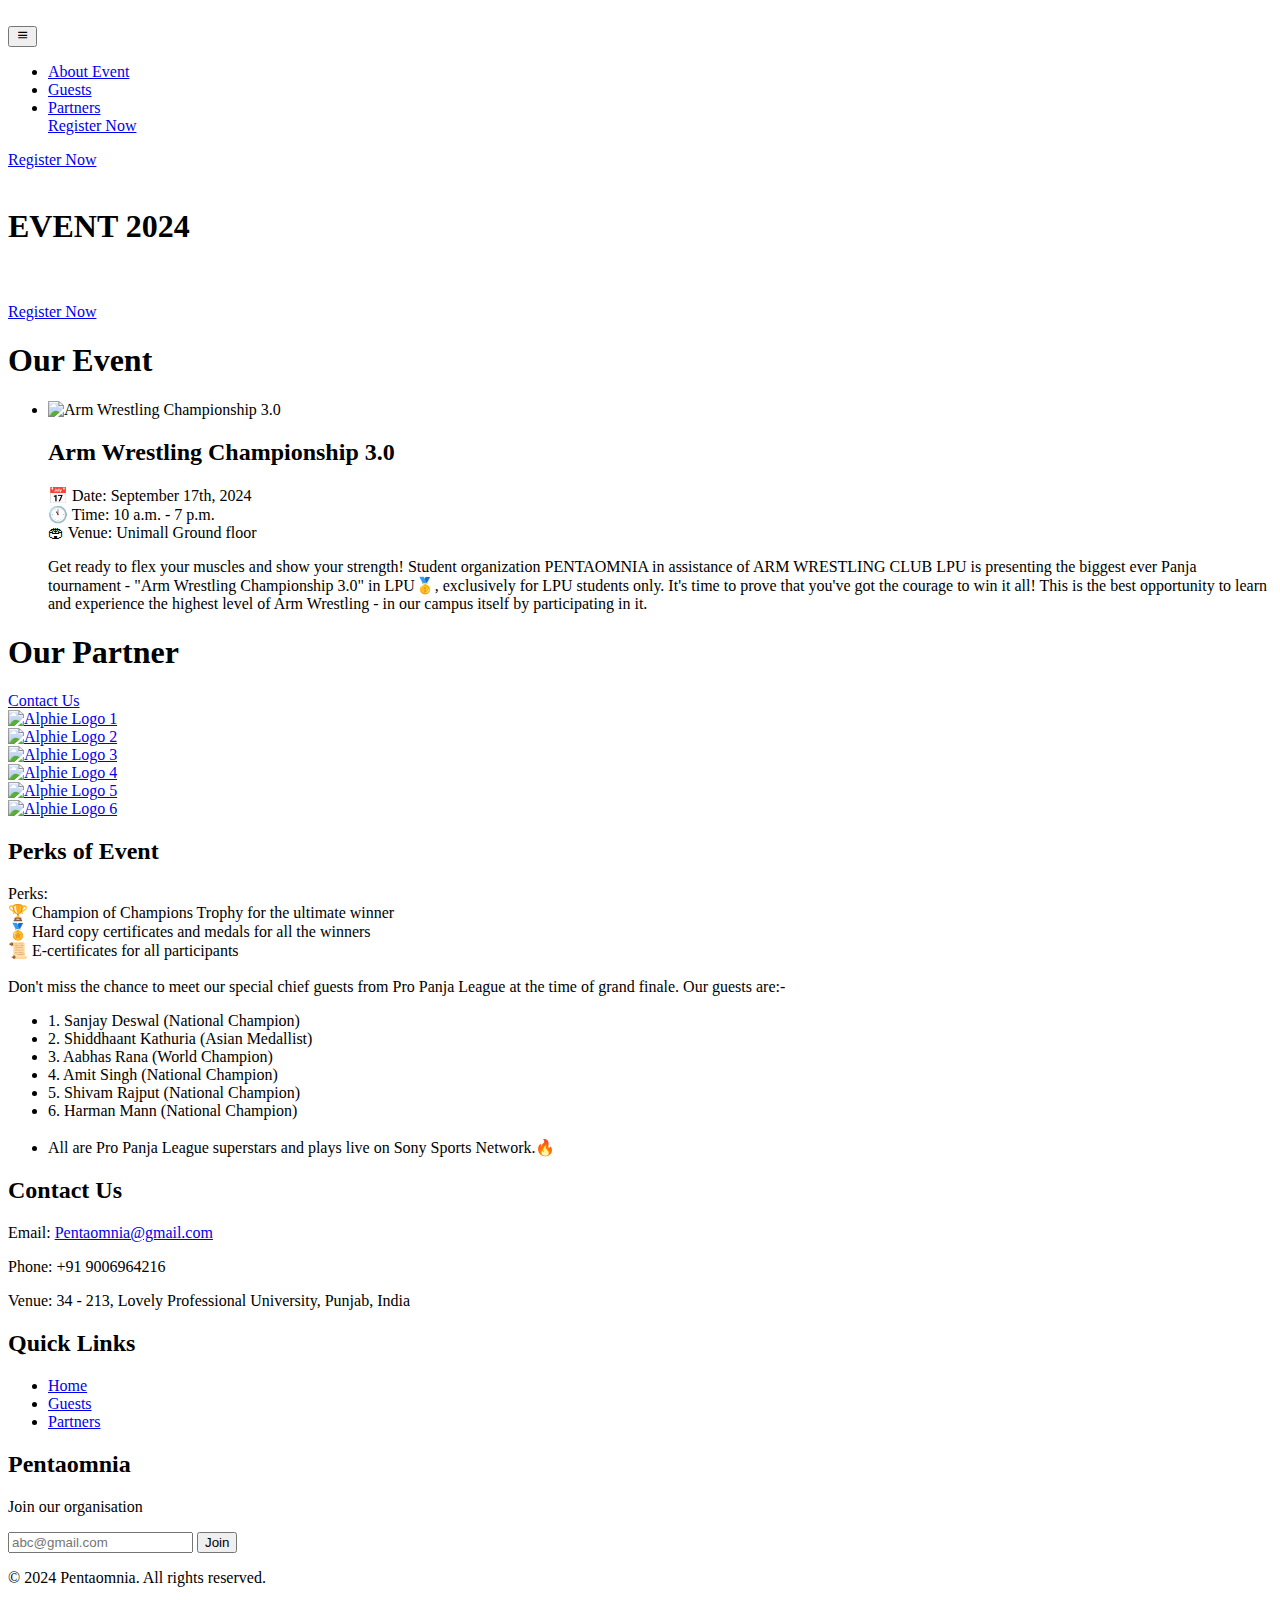
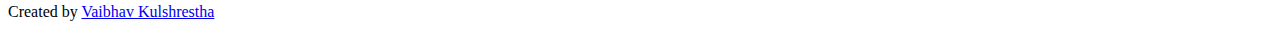
==== index.html @ a6a8d8b7 "Add files via upload" ====
<!DOCTYPE html>
<html lang="en">

<head>
    <meta charset="UTF-8">
    <meta http-equiv="X-UA-Compatible" content="IE=edge">
    <meta name="viewport" content="width=device-width, initial-scale=1.0">

    <title>Arm Wrestling Championship 3.0</title>

   
  
    <link rel="icon" href="./src/assets/Pentaomnia.png">

    
    <link rel="stylesheet" href="./src/css/styles.css">
    <link rel="stylesheet" href="./src/tailwind-css/build.css">
    <link href='https://unpkg.com/boxicons@2.1.2/css/boxicons.min.css' rel='stylesheet'>
    <link rel="stylesheet" href="./node_modules/@splidejs/splide/dist/css/splide.min.css">

    <script src="./src/js/app.js"></script>
    <script src="./node_modules/@splidejs/splide/dist/js/splide.min.js"></script>
    <script src="https://kit.fontawesome.com/815143cb5d.js" crossorigin="anonymous"></script>

</head>

<body class="max-w-[1200px] bg-primary-blueDark mx-auto">

    <nav class="z-[9999] fixed w-full max-w-[1200px] h-auto md:p-2 p-4 px-10 flex flex-row justify-between md:justify-evenly items-center bg-primary-blueDark md:bg-primary-blueDark10 md:backdrop-blur-2xl md:rounded-full md:mt-5"
        id="mobile-nav">
        <div class="header-left w-[40px]">
            <img src="./src/assets/Pentaomnia.png" alt="" class="w-full">
        </div>

        <button id="mobile-menu-btn block md:hidden"><i onclick="Menu(this)"
                class='bx bx-menu text-primary-heroWhite text-3xl text-left md:hidden md:text-[0px]'></i></button>

        <ul id="navbar-items" class="hidden flex-col items-center justify-center gap-6 p-6 absolute bg-primary-blue z-[10] left-0 top-[83px] w-full
                        md:flex md:flex-row md:relative md:top-auto md:left-auto md:bg-transparent md:w-auto">
            <li>
                <a href="#home"
                    class="text-base text-primary-textColor font-Inter hover:text-white duration-150 ease-in-out">About
                    Event</a>
            </li>
            
            <li>
                <a href="#guests"
                    class="text-base text-primary-textColor font-Inter hover:text-white duration-150 ease-in-out">Guests</a>
            </li>
            <li>
                <a href="#partners"
                    class="text-base text-primary-textColor font-Inter hover:text-white duration-150 ease-in-out">Partners</a>
            </li>
           
            <a href="form.html" class="primary-button mobile block md:hidden">Register Now</a>
        </ul>
        <a href="form.html" class="primary-button hidden md:block">Register Now</a>
    </nav>


    <!--  HERO -->
    <section id="home" class="section flex flex-col justify-center items-center gap-6">

        <img src="./src/assets/hero/glow.png" alt=""
            class="hidden xl:block z-[-10] absolute left-[11%] top-[10px] w-[600px]">

        <h1 class="text-4xl sm:text-5xl font-bold text-center text-primary-heroWhite pt-[4rem] md:hidden">EVENT 2024
        </h1>
        <img src="./src/assets/hero/event_2022.png" alt="" class="max-w-[990px] w-full mt-[10rem] hidden md:block"> 
       
        <img src="./src/assets/" alt=""
            class="hidden md:block absolute w-screen top-[770px] z-[-100]">

        <div class="hero-text-image max-w-[460px] mt-[420px] md:mt-[130px]">
            <img src="./src/assets/hero/" alt="">
        </div>


        <a href="form.html" id="register-button" class="primary-button mt-4">Register Now</a>


    </section>


    

    <!--  GUESTS-->
   <!-- GUESTS-->
<section id="guests" class="section guests max-w-[1200px]" id="image-carousel">
    <h1 class="section-title">Our Event</h1>

    <ul class="guests-list flex flex-col lg:flex-row gap-8 items-center justify-center">
        <li class="guests-card flex flex-col lg:flex-row gap-8 justify-start items-center bg-primary-blue rounded-3xl max-w-[800px] p-6">
            <div class="guest-photo rounded-full overflow-hidden flex-shrink-0 mb-4 lg:mb-0">
                <img src="./src/assets/Sai poorna.jpeg" alt="Arm Wrestling Championship 3.0" class="w-40 h-40 object-cover">
            </div>

            <div class="guest-content p-6 bg-transparent text-primary-textColor">
                <h2 class="guests-title text-xl font-extrabold text-primary-sectionTitleColor mb-3 tracking-wider">Arm Wrestling Championship 3.0</h2>
                <p class="text-md text-primary-textColor mb-3 font-Oswald uppercase">📅 Date: September 17th, 2024  
                    <br>🕚 Time: 10 a.m. - 7 p.m.<br>   
                    🏟 Venue: Unimall Ground floor
                    </p>
                <p class="text-md">
                    Get ready to flex your muscles and show your strength! Student organization PENTAOMNIA in assistance of ARM WRESTLING CLUB LPU is presenting the biggest ever Panja tournament - "Arm Wrestling Championship 3.0" in LPU🥇, exclusively for LPU students only. It's time to prove that you've got the courage to win it all! 
                    This is the best opportunity to learn and experience the highest level of Arm Wrestling - in our campus itself by participating in it.
                    
                </p>
            </div>
        </li>
    </ul>
</section>

    
    

    <!--PARTNER -->
   
<!-- Partners Section -->
<section id="partners" class="section clients">
    <div class="title flex flex-col sm:flex-row justify-between items-center gap-4 sm:gap-0 mb-[35px] px-6">
        <h1 class="section-title mb-0">Our Partner</h1>
        <a href="https://wa.me/919006964216" class="primary-button" target="_blank">Contact Us</a>
    </div>

    <div class="flex flex-col lg:flex-row gap-8 items-start">
        <!-- Partner Logos Grid -->
        <div class="partners-grid grid grid-cols-1 md:grid-cols-2 lg:grid-cols-3 gap-8 place-content-center w-full lg:w-1/2">
            <!-- Partner Logo Item -->
            <div class="partner-item flex flex-col justify-center items-center bg-primary-blue rounded-[3rem] p-4">
                <a href="https://alephium.org" target="_blank" rel="noopener noreferrer">
                    <img src="./src/assets/partner/person1.jpg" alt="Alphie Logo 1" class="w-full h-auto">
                </a>
            </div>
            <div class="partner-item flex flex-col justify-center items-center bg-primary-blue rounded-[3rem] p-4">
                <a href="https://example.com" target="_blank" rel="noopener noreferrer">
                    <img src="./src/assets/partner/person1.jpg" alt="Alphie Logo 2" class="w-full h-auto">
                </a>
            </div>
            <div class="partner-item flex flex-col justify-center items-center bg-primary-blue rounded-[3rem] p-4">
                <a href="https://example.com" target="_blank" rel="noopener noreferrer">
                    <img src="./src/assets/partner/person1.jpg" alt="Alphie Logo 3" class="w-full h-auto">
                </a>
            </div>
            <div class="partner-item flex flex-col justify-center items-center bg-primary-blue rounded-[3rem] p-4">
                <a href="https://example.com" target="_blank" rel="noopener noreferrer">
                    <img src="./src/assets/partner/person1.jpg" alt="Alphie Logo 4" class="w-full h-auto">
                </a>
            </div>
            <div class="partner-item flex flex-col justify-center items-center bg-primary-blue rounded-[3rem] p-4">
                <a href="https://example.com" target="_blank" rel="noopener noreferrer">
                    <img src="./src/assets/partner/person1.jpg" alt="Alphie Logo 5" class="w-full h-auto">
                </a>
            </div>
            <div class="partner-item flex flex-col justify-center items-center bg-primary-blue rounded-[3rem] p-4">
                <a href="https://example.com" target="_blank" rel="noopener noreferrer">
                    <img src="./src/assets/partner/person1.jpg" alt="Alphie Logo 6" class="w-full h-auto">
                </a>
            </div>
        </div>

        <!-- Code of Conduct Section -->
        <div class="code-of-conduct-section flex flex-col gap-8 w-full lg:w-1/2">
            <div class="code-of-conduct-card flex gap-8 justify-start items-center bg-primary-blue rounded-3xl p-6">
                <div class="code-of-conduct-content p-6 bg-transparent text-primary-textColor">
                    <h2 class="text-xl font-extrabold text-primary-sectionTitleColor mb-3 tracking-wider">Perks of Event</h2>
                    <p class="text-md text-primary-textColor mb-3">Perks:<br>
                        🏆 Champion of Champions Trophy for the ultimate winner<br>
                        🏅 Hard copy certificates and medals for all the winners<br>
                        📜 E-certificates for all participants<br>
                        
                     <br>Don't miss the chance to meet our special chief guests from Pro Panja League at the time of grand finale. Our guests are:-
                        </p>
                    <ul class="list-disc list-inside text-md text-primary-textColor">
                        <li> 1. Sanjay Deswal (National Champion)</li>
                        <li>2. Shiddhaant Kathuria (Asian Medallist)</li>
                        <li>3. Aabhas Rana (World Champion)</li>
                        <li>4. Amit Singh (National Champion)</li>
                        <li>5. Shivam Rajput (National Champion)</li>
                        <li> 6. Harman Mann (National Champion)</li>
                        <br>
                        <li> All are Pro Panja League superstars and plays live on Sony Sports Network.🔥</li>
                    </ul>
                </div>
            </div>
        </div>
    </div>
</section>


    
    <!-- FOOTER  -->
   <footer id="footer" class="section lg:w-full max-w-[1200px] bg-primary-blue text-white py-6">
    <div class="flex flex-col items-center justify-center gap-6 lg:flex-row lg:justify-between lg:items-start lg:gap-24 px-6">

        <!-- Contact Information -->
        <div class="flex flex-col items-center lg:items-start">
            <h2 class="text-2xl font-bold mb-4">Contact Us</h2>
            <p class="text-sm mb-2">Email: <a href="mailto:Pentaomnia@gmail.com" class="hover:underline">Pentaomnia@gmail.com</a></p>
            <p class="text-sm mb-2">Phone: +91 9006964216</p>
            <p class="text-sm">Venue: 34 - 213, Lovely Professional University, Punjab, India</p>
        </div>

        <!-- Quick Links -->
        <div class="flex flex-col items-center lg:items-start">
            <h2 class="text-2xl font-bold mb-4">Quick Links</h2>
            <ul class="space-y-2">
                <li><a href="#home" class="hover:underline">Home</a></li>
                <li><a href="#guests" class="hover:underline">Guests</a></li>
                <li><a href="#partners" class="hover:underline">Partners</a></li>
            </ul>
        </div>

        <!-- Signup -->
        <div class="flex flex-col items-center lg:items-start">
            <h2 class="text-2xl font-bold mb-4">Pentaomnia</h2>
            <p class="text-sm mb-2">Join our organisation</p>
            <div class="flex flex-col gap-2">
                <input class="py-2 px-4 bg-white text-sm rounded-full w-auto" type="email" name="email" id="news-letter-input" placeholder="abc@gmail.com">
                <button class="primary-button">Join</button>
            </div>
        </div>
    </div>
  

    <!-- Copyright and Credit -->
    <div class="absolute bottom-2 right-4 text-right">
        <p>&copy; 2024 Pentaomnia. All rights reserved.</p>
        <p class="mt-1">Created by <a href="https://www.linkedin.com/in/vaibhav-kulshrestha-053924283" target="_blank" class="hover:underline">Vaibhav Kulshrestha</a></p>

    </div>
</footer>



</body>

</html>
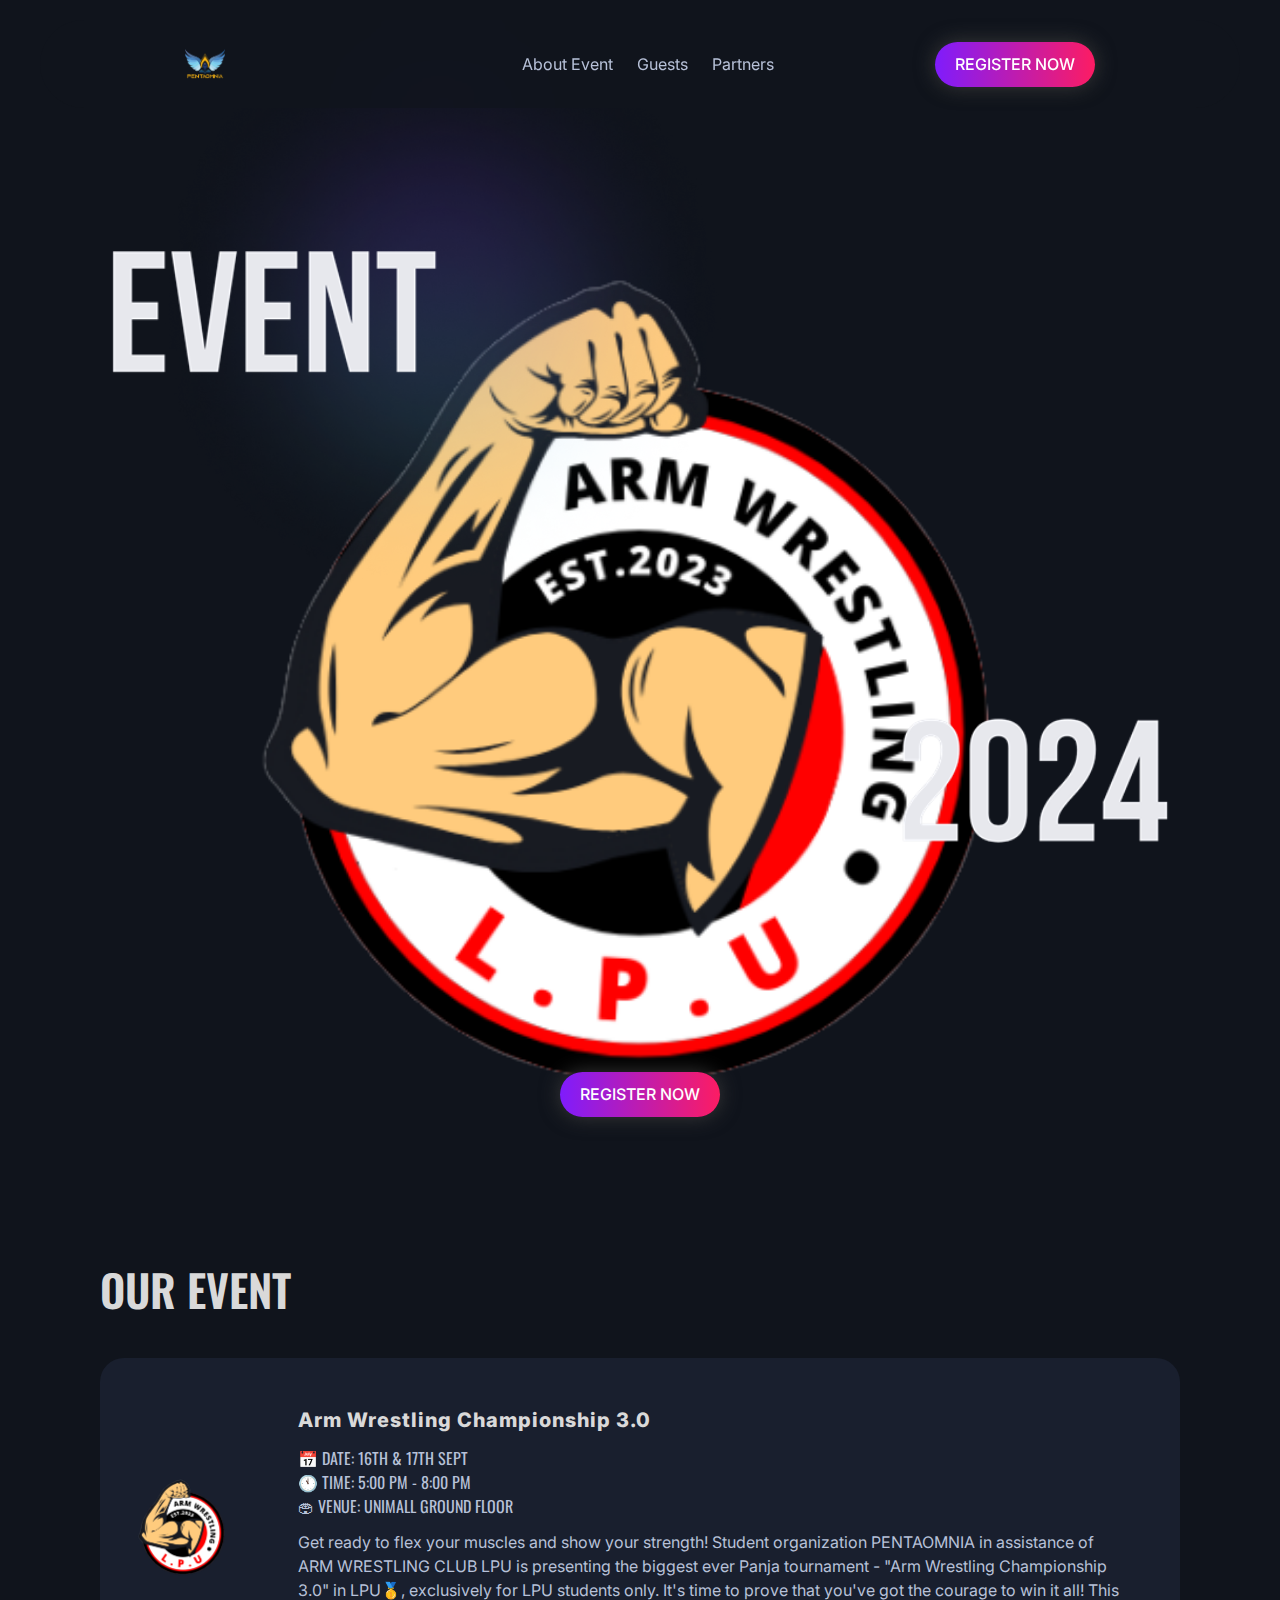
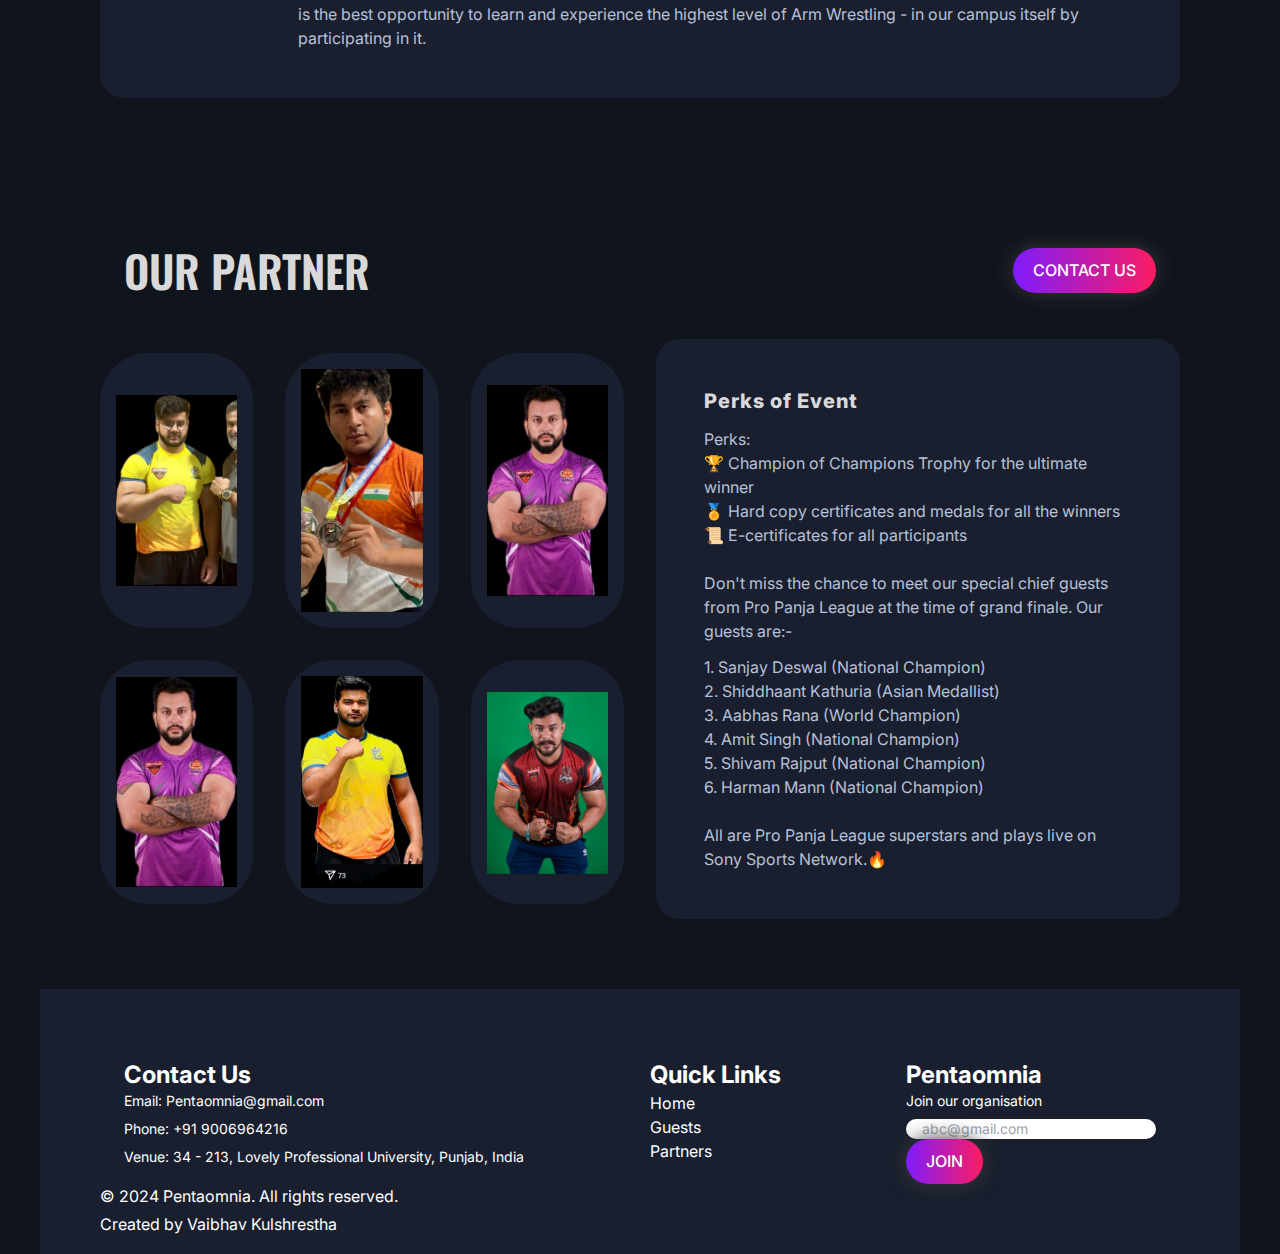
==== commit f765d5ce: "changes" ====
--- a/index.html
+++ b/index.html
@@ -1,239 +1,239 @@
-<!DOCTYPE html>
-<html lang="en">
-
-<head>
-    <meta charset="UTF-8">
-    <meta http-equiv="X-UA-Compatible" content="IE=edge">
-    <meta name="viewport" content="width=device-width, initial-scale=1.0">
-
-    <title>Arm Wrestling Championship 3.0</title>
-
-   
-  
-    <link rel="icon" href="./src/assets/Pentaomnia.png">
-
-    
-    <link rel="stylesheet" href="./src/css/styles.css">
-    <link rel="stylesheet" href="./src/tailwind-css/build.css">
-    <link href='https://unpkg.com/boxicons@2.1.2/css/boxicons.min.css' rel='stylesheet'>
-    <link rel="stylesheet" href="./node_modules/@splidejs/splide/dist/css/splide.min.css">
-
-    <script src="./src/js/app.js"></script>
-    <script src="./node_modules/@splidejs/splide/dist/js/splide.min.js"></script>
-    <script src="https://kit.fontawesome.com/815143cb5d.js" crossorigin="anonymous"></script>
-
-</head>
-
-<body class="max-w-[1200px] bg-primary-blueDark mx-auto">
-
-    <nav class="z-[9999] fixed w-full max-w-[1200px] h-auto md:p-2 p-4 px-10 flex flex-row justify-between md:justify-evenly items-center bg-primary-blueDark md:bg-primary-blueDark10 md:backdrop-blur-2xl md:rounded-full md:mt-5"
-        id="mobile-nav">
-        <div class="header-left w-[40px]">
-            <img src="./src/assets/Pentaomnia.png" alt="" class="w-full">
-        </div>
-
-        <button id="mobile-menu-btn block md:hidden"><i onclick="Menu(this)"
-                class='bx bx-menu text-primary-heroWhite text-3xl text-left md:hidden md:text-[0px]'></i></button>
-
-        <ul id="navbar-items" class="hidden flex-col items-center justify-center gap-6 p-6 absolute bg-primary-blue z-[10] left-0 top-[83px] w-full
-                        md:flex md:flex-row md:relative md:top-auto md:left-auto md:bg-transparent md:w-auto">
-            <li>
-                <a href="#home"
-                    class="text-base text-primary-textColor font-Inter hover:text-white duration-150 ease-in-out">About
-                    Event</a>
-            </li>
-            
-            <li>
-                <a href="#guests"
-                    class="text-base text-primary-textColor font-Inter hover:text-white duration-150 ease-in-out">Guests</a>
-            </li>
-            <li>
-                <a href="#partners"
-                    class="text-base text-primary-textColor font-Inter hover:text-white duration-150 ease-in-out">Partners</a>
-            </li>
-           
-            <a href="form.html" class="primary-button mobile block md:hidden">Register Now</a>
-        </ul>
-        <a href="form.html" class="primary-button hidden md:block">Register Now</a>
-    </nav>
-
-
-    <!--  HERO -->
-    <section id="home" class="section flex flex-col justify-center items-center gap-6">
-
-        <img src="./src/assets/hero/glow.png" alt=""
-            class="hidden xl:block z-[-10] absolute left-[11%] top-[10px] w-[600px]">
-
-        <h1 class="text-4xl sm:text-5xl font-bold text-center text-primary-heroWhite pt-[4rem] md:hidden">EVENT 2024
-        </h1>
-        <img src="./src/assets/hero/event_2022.png" alt="" class="max-w-[990px] w-full mt-[10rem] hidden md:block"> 
-       
-        <img src="./src/assets/" alt=""
-            class="hidden md:block absolute w-screen top-[770px] z-[-100]">
-
-        <div class="hero-text-image max-w-[460px] mt-[420px] md:mt-[130px]">
-            <img src="./src/assets/hero/" alt="">
-        </div>
-
-
-        <a href="form.html" id="register-button" class="primary-button mt-4">Register Now</a>
-
-
-    </section>
-
-
-    
-
-    <!--  GUESTS-->
-   <!-- GUESTS-->
-<section id="guests" class="section guests max-w-[1200px]" id="image-carousel">
-    <h1 class="section-title">Our Event</h1>
-
-    <ul class="guests-list flex flex-col lg:flex-row gap-8 items-center justify-center">
-        <li class="guests-card flex flex-col lg:flex-row gap-8 justify-start items-center bg-primary-blue rounded-3xl max-w-[800px] p-6">
-            <div class="guest-photo rounded-full overflow-hidden flex-shrink-0 mb-4 lg:mb-0">
-                <img src="./src/assets/Sai poorna.jpeg" alt="Arm Wrestling Championship 3.0" class="w-40 h-40 object-cover">
-            </div>
-
-            <div class="guest-content p-6 bg-transparent text-primary-textColor">
-                <h2 class="guests-title text-xl font-extrabold text-primary-sectionTitleColor mb-3 tracking-wider">Arm Wrestling Championship 3.0</h2>
-                <p class="text-md text-primary-textColor mb-3 font-Oswald uppercase">📅 Date: September 17th, 2024  
-                    <br>🕚 Time: 10 a.m. - 7 p.m.<br>   
-                    🏟 Venue: Unimall Ground floor
-                    </p>
-                <p class="text-md">
-                    Get ready to flex your muscles and show your strength! Student organization PENTAOMNIA in assistance of ARM WRESTLING CLUB LPU is presenting the biggest ever Panja tournament - "Arm Wrestling Championship 3.0" in LPU🥇, exclusively for LPU students only. It's time to prove that you've got the courage to win it all! 
-                    This is the best opportunity to learn and experience the highest level of Arm Wrestling - in our campus itself by participating in it.
-                    
-                </p>
-            </div>
-        </li>
-    </ul>
-</section>
-
-    
-    
-
-    <!--PARTNER -->
-   
-<!-- Partners Section -->
-<section id="partners" class="section clients">
-    <div class="title flex flex-col sm:flex-row justify-between items-center gap-4 sm:gap-0 mb-[35px] px-6">
-        <h1 class="section-title mb-0">Our Partner</h1>
-        <a href="https://wa.me/919006964216" class="primary-button" target="_blank">Contact Us</a>
-    </div>
-
-    <div class="flex flex-col lg:flex-row gap-8 items-start">
-        <!-- Partner Logos Grid -->
-        <div class="partners-grid grid grid-cols-1 md:grid-cols-2 lg:grid-cols-3 gap-8 place-content-center w-full lg:w-1/2">
-            <!-- Partner Logo Item -->
-            <div class="partner-item flex flex-col justify-center items-center bg-primary-blue rounded-[3rem] p-4">
-                <a href="https://alephium.org" target="_blank" rel="noopener noreferrer">
-                    <img src="./src/assets/partner/person1.jpg" alt="Alphie Logo 1" class="w-full h-auto">
-                </a>
-            </div>
-            <div class="partner-item flex flex-col justify-center items-center bg-primary-blue rounded-[3rem] p-4">
-                <a href="https://example.com" target="_blank" rel="noopener noreferrer">
-                    <img src="./src/assets/partner/person1.jpg" alt="Alphie Logo 2" class="w-full h-auto">
-                </a>
-            </div>
-            <div class="partner-item flex flex-col justify-center items-center bg-primary-blue rounded-[3rem] p-4">
-                <a href="https://example.com" target="_blank" rel="noopener noreferrer">
-                    <img src="./src/assets/partner/person1.jpg" alt="Alphie Logo 3" class="w-full h-auto">
-                </a>
-            </div>
-            <div class="partner-item flex flex-col justify-center items-center bg-primary-blue rounded-[3rem] p-4">
-                <a href="https://example.com" target="_blank" rel="noopener noreferrer">
-                    <img src="./src/assets/partner/person1.jpg" alt="Alphie Logo 4" class="w-full h-auto">
-                </a>
-            </div>
-            <div class="partner-item flex flex-col justify-center items-center bg-primary-blue rounded-[3rem] p-4">
-                <a href="https://example.com" target="_blank" rel="noopener noreferrer">
-                    <img src="./src/assets/partner/person1.jpg" alt="Alphie Logo 5" class="w-full h-auto">
-                </a>
-            </div>
-            <div class="partner-item flex flex-col justify-center items-center bg-primary-blue rounded-[3rem] p-4">
-                <a href="https://example.com" target="_blank" rel="noopener noreferrer">
-                    <img src="./src/assets/partner/person1.jpg" alt="Alphie Logo 6" class="w-full h-auto">
-                </a>
-            </div>
-        </div>
-
-        <!-- Code of Conduct Section -->
-        <div class="code-of-conduct-section flex flex-col gap-8 w-full lg:w-1/2">
-            <div class="code-of-conduct-card flex gap-8 justify-start items-center bg-primary-blue rounded-3xl p-6">
-                <div class="code-of-conduct-content p-6 bg-transparent text-primary-textColor">
-                    <h2 class="text-xl font-extrabold text-primary-sectionTitleColor mb-3 tracking-wider">Perks of Event</h2>
-                    <p class="text-md text-primary-textColor mb-3">Perks:<br>
-                        🏆 Champion of Champions Trophy for the ultimate winner<br>
-                        🏅 Hard copy certificates and medals for all the winners<br>
-                        📜 E-certificates for all participants<br>
-                        
-                     <br>Don't miss the chance to meet our special chief guests from Pro Panja League at the time of grand finale. Our guests are:-
-                        </p>
-                    <ul class="list-disc list-inside text-md text-primary-textColor">
-                        <li> 1. Sanjay Deswal (National Champion)</li>
-                        <li>2. Shiddhaant Kathuria (Asian Medallist)</li>
-                        <li>3. Aabhas Rana (World Champion)</li>
-                        <li>4. Amit Singh (National Champion)</li>
-                        <li>5. Shivam Rajput (National Champion)</li>
-                        <li> 6. Harman Mann (National Champion)</li>
-                        <br>
-                        <li> All are Pro Panja League superstars and plays live on Sony Sports Network.🔥</li>
-                    </ul>
-                </div>
-            </div>
-        </div>
-    </div>
-</section>
-
-
-    
-    <!-- FOOTER  -->
-   <footer id="footer" class="section lg:w-full max-w-[1200px] bg-primary-blue text-white py-6">
-    <div class="flex flex-col items-center justify-center gap-6 lg:flex-row lg:justify-between lg:items-start lg:gap-24 px-6">
-
-        <!-- Contact Information -->
-        <div class="flex flex-col items-center lg:items-start">
-            <h2 class="text-2xl font-bold mb-4">Contact Us</h2>
-            <p class="text-sm mb-2">Email: <a href="mailto:Pentaomnia@gmail.com" class="hover:underline">Pentaomnia@gmail.com</a></p>
-            <p class="text-sm mb-2">Phone: +91 9006964216</p>
-            <p class="text-sm">Venue: 34 - 213, Lovely Professional University, Punjab, India</p>
-        </div>
-
-        <!-- Quick Links -->
-        <div class="flex flex-col items-center lg:items-start">
-            <h2 class="text-2xl font-bold mb-4">Quick Links</h2>
-            <ul class="space-y-2">
-                <li><a href="#home" class="hover:underline">Home</a></li>
-                <li><a href="#guests" class="hover:underline">Guests</a></li>
-                <li><a href="#partners" class="hover:underline">Partners</a></li>
-            </ul>
-        </div>
-
-        <!-- Signup -->
-        <div class="flex flex-col items-center lg:items-start">
-            <h2 class="text-2xl font-bold mb-4">Pentaomnia</h2>
-            <p class="text-sm mb-2">Join our organisation</p>
-            <div class="flex flex-col gap-2">
-                <input class="py-2 px-4 bg-white text-sm rounded-full w-auto" type="email" name="email" id="news-letter-input" placeholder="abc@gmail.com">
-                <button class="primary-button">Join</button>
-            </div>
-        </div>
-    </div>
-  
-
-    <!-- Copyright and Credit -->
-    <div class="absolute bottom-2 right-4 text-right">
-        <p>&copy; 2024 Pentaomnia. All rights reserved.</p>
-        <p class="mt-1">Created by <a href="https://www.linkedin.com/in/vaibhav-kulshrestha-053924283" target="_blank" class="hover:underline">Vaibhav Kulshrestha</a></p>
-
-    </div>
-</footer>
-
-
-
-</body>
-
-</html>
-
+<!DOCTYPE html>
+<html lang="en">
+
+<head>
+    <meta charset="UTF-8">
+    <meta http-equiv="X-UA-Compatible" content="IE=edge">
+    <meta name="viewport" content="width=device-width, initial-scale=1.0">
+
+    <title>Arm Wrestling Championship 3.0</title>
+
+   
+  
+    <link rel="icon" href="./src/assets/Pentaomnia.png">
+
+    
+    <link rel="stylesheet" href="./src/css/styles.css">
+    <link rel="stylesheet" href="./src/tailwind-css/build.css">
+    <link href='https://unpkg.com/boxicons@2.1.2/css/boxicons.min.css' rel='stylesheet'>
+    <link rel="stylesheet" href="./node_modules/@splidejs/splide/dist/css/splide.min.css">
+
+    <script src="./src/js/app.js"></script>
+    <script src="./node_modules/@splidejs/splide/dist/js/splide.min.js"></script>
+    <script src="https://kit.fontawesome.com/815143cb5d.js" crossorigin="anonymous"></script>
+
+</head>
+
+<body class="max-w-[1200px] bg-primary-blueDark mx-auto">
+
+    <nav class="z-[9999] fixed w-full max-w-[1200px] h-auto md:p-2 p-4 px-10 flex flex-row justify-between md:justify-evenly items-center bg-primary-blueDark md:bg-primary-blueDark10 md:backdrop-blur-2xl md:rounded-full md:mt-5"
+        id="mobile-nav">
+        <div class="header-left w-[40px]">
+            <img src="./src/assets/Pentaomnia.png" alt="" class="w-full">
+        </div>
+
+        <button id="mobile-menu-btn block md:hidden"><i onclick="Menu(this)"
+                class='bx bx-menu text-primary-heroWhite text-3xl text-left md:hidden md:text-[0px]'></i></button>
+
+        <ul id="navbar-items" class="hidden flex-col items-center justify-center gap-6 p-6 absolute bg-primary-blue z-[10] left-0 top-[83px] w-full
+                        md:flex md:flex-row md:relative md:top-auto md:left-auto md:bg-transparent md:w-auto">
+            <li>
+                <a href="#home"
+                    class="text-base text-primary-textColor font-Inter hover:text-white duration-150 ease-in-out">About
+                    Event</a>
+            </li>
+            
+            <li>
+                <a href="#guests"
+                    class="text-base text-primary-textColor font-Inter hover:text-white duration-150 ease-in-out">Guests</a>
+            </li>
+            <li>
+                <a href="#partners"
+                    class="text-base text-primary-textColor font-Inter hover:text-white duration-150 ease-in-out">Partners</a>
+            </li>
+           
+            <a href="form.html" class="primary-button mobile block md:hidden">Register Now</a>
+        </ul>
+        <a href="form.html" class="primary-button hidden md:block">Register Now</a>
+    </nav>
+
+
+    <!--  HERO -->
+    <section id="home" class="section flex flex-col justify-center items-center gap-6">
+
+        <img src="./src/assets/hero/glow.png" alt=""
+            class="hidden xl:block z-[-10] absolute left-[11%] top-[10px] w-[600px]">
+
+        <h1 class="text-4xl sm:text-5xl font-bold text-center text-primary-heroWhite pt-[4rem] md:hidden">EVENT 2024
+        </h1>
+        <img src="./src/assets/hero/event_2022.png" alt="" class="max-w-[990px] w-full mt-[10rem] hidden md:block"> 
+       
+        <img src="./src/assets/" alt=""
+            class="hidden md:block absolute w-screen top-[770px] z-[-100]">
+
+        <div class="hero-text-image max-w-[460px] mt-[420px] md:mt-[130px]">
+            <img src="./src/assets/hero/" alt="">
+        </div>
+
+
+        <a href="form.html" id="register-button" class="primary-button mt-4">Register Now</a>
+
+
+    </section>
+
+
+    
+
+    <!--  GUESTS-->
+   <!-- GUESTS-->
+<section id="guests" class="section guests max-w-[1200px]" id="image-carousel">
+    <h1 class="section-title">Our Event</h1>
+
+    <ul class="guests-list flex flex-col lg:flex-row gap-8 items-center justify-center">
+        <li class="guests-card flex flex-col lg:flex-row gap-8 justify-start items-center bg-primary-blue rounded-3xl max-w-[800px] p-6">
+            <div class="guest-photo rounded-full overflow-hidden flex-shrink-0 mb-4 lg:mb-0">
+                <img src="./src/assets/logoarm.png" alt="Arm Wrestling Championship 3.0" class="w-40 h-40 object-cover">
+            </div>
+
+            <div class="guest-content p-6 bg-transparent text-primary-textColor">
+                <h2 class="guests-title text-xl font-extrabold text-primary-sectionTitleColor mb-3 tracking-wider">Arm Wrestling Championship 3.0</h2>
+                <p class="text-md text-primary-textColor mb-3 font-Oswald uppercase">📅 Date: 16th & 17th sept 
+                    <br>🕚 TIme: 5:00 pm - 8:00 pm<br>   
+                    🏟 Venue: Unimall Ground floor
+                    </p>
+                <p class="text-md">
+                    Get ready to flex your muscles and show your strength! Student organization PENTAOMNIA in assistance of ARM WRESTLING CLUB LPU is presenting the biggest ever Panja tournament - "Arm Wrestling Championship 3.0" in LPU🥇, exclusively for LPU students only. It's time to prove that you've got the courage to win it all! 
+                    This is the best opportunity to learn and experience the highest level of Arm Wrestling - in our campus itself by participating in it.
+                    
+                </p>
+            </div>
+        </li>
+    </ul>
+</section>
+
+    
+    
+
+    <!--PARTNER -->
+   
+<!-- Partners Section -->
+<section id="partners" class="section clients">
+    <div class="title flex flex-col sm:flex-row justify-between items-center gap-4 sm:gap-0 mb-[35px] px-6">
+        <h1 class="section-title mb-0">Our Partner</h1>
+        <a href="https://wa.me/919006964216" class="primary-button" target="_blank">Contact Us</a>
+    </div>
+
+    <div class="flex flex-col lg:flex-row gap-8 items-start">
+        <!-- Partner Logos Grid -->
+        <div class="partners-grid grid grid-cols-1 md:grid-cols-2 lg:grid-cols-3 gap-8 place-content-center w-full lg:w-1/2">
+            <!-- Partner Logo Item -->
+            <div class="partner-item flex flex-col justify-center items-center bg-primary-blue rounded-[3rem] p-4">
+               
+                    <img src="./src/assets/partner/1-3eadaf35.png" alt="Alphie Logo 1" class="w-full h-auto">
+                </a>
+            </div>
+            <div class="partner-item flex flex-col justify-center items-center bg-primary-blue rounded-[3rem] p-4">
+               
+                    <img src="./src/assets/partner/1-f0d11c4a.png" alt="Alphie Logo 2" class="w-full h-auto">
+                </a>
+            </div>
+            <div class="partner-item flex flex-col justify-center items-center bg-primary-blue rounded-[3rem] p-4">
+                
+                    <img src="./src/assets/partner/2-3eadaf35.png" alt="Alphie Logo 3" class="w-full h-auto">
+                </a>
+            </div>
+            <div class="partner-item flex flex-col justify-center items-center bg-primary-blue rounded-[3rem] p-4">
+               
+                    <img src="./src/assets/partner/2-3eadaf35.png" alt="Alphie Logo 4" class="w-full h-auto">
+                </a>
+            </div>
+            <div class="partner-item flex flex-col justify-center items-center bg-primary-blue rounded-[3rem] p-4">
+                
+                    <img src="./src/assets/partner/4-3eadaf35.png" alt="Alphie Logo 5" class="w-full h-auto">
+                </a>
+            </div>
+            <div class="partner-item flex flex-col justify-center items-center bg-primary-blue rounded-[3rem] p-4">
+                
+                    <img src="./src/assets/partner/person1.jpg" alt="Alphie Logo 6" class="w-full h-auto">
+                </a>
+            </div>
+        </div>
+
+        <!-- Code of Conduct Section -->
+        <div class="code-of-conduct-section flex flex-col gap-8 w-full lg:w-1/2">
+            <div class="code-of-conduct-card flex gap-8 justify-start items-center bg-primary-blue rounded-3xl p-6">
+                <div class="code-of-conduct-content p-6 bg-transparent text-primary-textColor">
+                    <h2 class="text-xl font-extrabold text-primary-sectionTitleColor mb-3 tracking-wider">Perks of Event</h2>
+                    <p class="text-md text-primary-textColor mb-3">Perks:<br>
+                        🏆 Champion of Champions Trophy for the ultimate winner<br>
+                        🏅 Hard copy certificates and medals for all the winners<br>
+                        📜 E-certificates for all participants<br>
+                        
+                     <br>Don't miss the chance to meet our special chief guests from Pro Panja League at the time of grand finale. Our guests are:-
+                        </p>
+                    <ul class="list-disc list-inside text-md text-primary-textColor">
+                        <li> 1. Sanjay Deswal (National Champion)</li>
+                        <li>2. Shiddhaant Kathuria (Asian Medallist)</li>
+                        <li>3. Aabhas Rana (World Champion)</li>
+                        <li>4. Amit Singh (National Champion)</li>
+                        <li>5. Shivam Rajput (National Champion)</li>
+                        <li> 6. Harman Mann (National Champion)</li>
+                        <br>
+                        <li> All are Pro Panja League superstars and plays live on Sony Sports Network.🔥</li>
+                    </ul>
+                </div>
+            </div>
+        </div>
+    </div>
+</section>
+
+
+    
+    <!-- FOOTER  -->
+   <footer id="footer" class="section lg:w-full max-w-[1200px] bg-primary-blue text-white py-6">
+    <div class="flex flex-col items-center justify-center gap-6 lg:flex-row lg:justify-between lg:items-start lg:gap-24 px-6">
+
+        <!-- Contact Information -->
+        <div class="flex flex-col items-center lg:items-start">
+            <h2 class="text-2xl font-bold mb-4">Contact Us</h2>
+            <p class="text-sm mb-2">Email: <a href="mailto:Pentaomnia@gmail.com" class="hover:underline">Pentaomnia@gmail.com</a></p>
+            <p class="text-sm mb-2">Phone: +91 9006964216</p>
+            <p class="text-sm">Venue: 34 - 213, Lovely Professional University, Punjab, India</p>
+        </div>
+
+        <!-- Quick Links -->
+        <div class="flex flex-col items-center lg:items-start">
+            <h2 class="text-2xl font-bold mb-4">Quick Links</h2>
+            <ul class="space-y-2">
+                <li><a href="#home" class="hover:underline">Home</a></li>
+                <li><a href="#guests" class="hover:underline">Guests</a></li>
+                <li><a href="#partners" class="hover:underline">Partners</a></li>
+            </ul>
+        </div>
+
+        <!-- Signup -->
+        <div class="flex flex-col items-center lg:items-start">
+            <h2 class="text-2xl font-bold mb-4">Pentaomnia</h2>
+            <p class="text-sm mb-2">Join our organisation</p>
+            <div class="flex flex-col gap-2">
+                <input class="py-2 px-4 bg-white text-sm rounded-full w-auto" type="email" name="email" id="news-letter-input" placeholder="abc@gmail.com">
+                <button class="primary-button">Join</button>
+            </div>
+        </div>
+    </div>
+  
+
+    <!-- Copyright and Credit -->
+    <div class="absolute bottom-2 right-4 text-right">
+        <p>&copy; 2024 Pentaomnia. All rights reserved.</p>
+        <p class="mt-1">Created by <a href="https://www.linkedin.com/in/vaibhav-kulshrestha-053924283" target="_blank" class="hover:underline">Vaibhav Kulshrestha</a></p>
+
+    </div>
+</footer>
+
+
+
+</body>
+
+</html>
+
--- a/src/css/styles.css
+++ b/src/css/styles.css
@@ -0,0 +1,164 @@
+@import url("https://fonts.googleapis.com/css2?family=Inter:wght@300;400;500;600;700&family=Oswald:wght@400;500;600;700&display=swap");
+:root {
+  --primary-btn-gradient: linear-gradient(to right, #7F1CFC 0%, #FF1C60 100%);
+  --primary-btn-gradient-hover: linear-gradient(to right, #FF1C60 0%, #7F1CFC 100%);
+  --scrollbar-gradient: linear-gradient(173.31deg, #7F1CFC 0.79%, #FF1C60 98.6%);
+  --hero-white: #E8E9EE;
+  --text-color: #B7C1D8;
+  --section-title-color: #D9D9D9;
+  --blue: #191F2E;
+  --blue-dark: #10141c;
+  --blue-dark-10: #10141c3e;
+}
+
+* {
+  font-family: "Inter", sans-serif;
+}
+
+html {
+  scroll-behavior: smooth;
+}
+
+::-webkit-scrollbar {
+  width: 0.4vw;
+  border-radius: 100px;
+}
+
+::-webkit-scrollbar-track {
+  background: var(--blue-dark);
+}
+
+::-webkit-scrollbar-thumb {
+  background: #25345b;
+}
+
+::-webkit-scrollbar-thumb:hover {
+  background: var(--scrollbar-gradient);
+}
+
+.section {
+  padding: 50px 10px;
+  max-width: 1200px;
+}
+@media screen and (min-width: 768px) {
+  .section {
+    padding: 70px 60px;
+  }
+}
+
+.section-title {
+  font-family: "Oswald", sans-serif;
+  font-size: 34px;
+  font-weight: 600;
+  text-align: center;
+  color: var(--section-title-color);
+  margin-bottom: 35px;
+  text-transform: uppercase;
+}
+@media screen and (min-width: 768px) {
+  .section-title {
+    font-size: 44px;
+    text-align: left;
+  }
+}
+
+header {
+  padding: 20px 120px;
+}
+@media screen and (min-width: 768px) {
+  header {
+    padding: 40px 120px;
+  }
+}
+
+body {
+  background: fixed;
+  background-size: 700px;
+  background-repeat: no-repeat;
+  background-attachment: scroll;
+  background-image: url("../assets/logoarm.png");
+  background-position: center 170px;
+}
+@media screen and (min-width: 768px) {
+  body {
+    background-size: 1000px;
+    background-position: center 190px;
+  }
+}
+
+.primary-button {
+  background-image: linear-gradient(to right, #7F1CFC 0%, #FF1C60 51%, #7F1CFC 100%);
+  transition: 0.5s;
+  background-size: 200% auto;
+  box-shadow: 0 0 20px rgb(57, 57, 57);
+  font-family: "Inter";
+  font-style: normal;
+  font-weight: 500;
+  font-size: 16px;
+  line-height: 19px;
+  text-align: center;
+  color: #FFFFFF;
+  text-transform: uppercase;
+  padding: 13px 20px;
+  border-radius: 200px;
+  width: -webkit-max-content;
+  width: -moz-max-content;
+  width: max-content;
+  display: block;
+}
+
+.primary-button:hover {
+  background-position: right center;
+  color: #fff;
+  text-decoration: none;
+}
+
+
+/* Mobile Styles */
+@media (max-width: 768px) {
+  .section {
+    padding: 30px 10px;
+  }
+
+  .section-title {
+    font-size: 28px;
+  }
+
+  .primary-button {
+    font-size: 14px;
+    padding: 10px 15px;
+  }
+}
+
+/* Mobile Styles */
+@media (max-width: 768px) {
+  .section {
+    padding: 30px 10px;
+  }
+
+  .section-title {
+    font-size: 28px;
+  }
+
+  .primary-button {
+    font-size: 14px;
+    padding: 10px 15px;
+  }
+}
+
+/* Mobile Styles */
+@media (max-width: 768px) {
+  .section {
+    padding: 30px 10px;
+  }
+
+  .section-title {
+    font-size: 28px;
+  }
+
+  .primary-button {
+    font-size: 14px;
+    padding: 10px 15px;
+  }
+}
+
--- a/src/tailwind-css/build.css
+++ b/src/tailwind-css/build.css
@@ -0,0 +1 @@
+/*! tailwindcss v3.1.8 | MIT License | https://tailwindcss.com*/*,:after,:before{box-sizing:border-box;border:0 solid #e5e7eb}:after,:before{--tw-content:""}html{line-height:1.5;-webkit-text-size-adjust:100%;-moz-tab-size:4;-o-tab-size:4;tab-size:4;font-family:ui-sans-serif,system-ui,-apple-system,BlinkMacSystemFont,Segoe UI,Roboto,Helvetica Neue,Arial,Noto Sans,sans-serif,Apple Color Emoji,Segoe UI Emoji,Segoe UI Symbol,Noto Color Emoji}body{margin:0;line-height:inherit}hr{height:0;color:inherit;border-top-width:1px}abbr:where([title]){-webkit-text-decoration:underline dotted;text-decoration:underline dotted}h1,h2,h3,h4,h5,h6{font-size:inherit;font-weight:inherit}a{color:inherit;text-decoration:inherit}b,strong{font-weight:bolder}code,kbd,pre,samp{font-family:ui-monospace,SFMono-Regular,Menlo,Monaco,Consolas,Liberation Mono,Courier New,monospace;font-size:1em}small{font-size:80%}sub,sup{font-size:75%;line-height:0;position:relative;vertical-align:initial}sub{bottom:-.25em}sup{top:-.5em}table{text-indent:0;border-color:inherit;border-collapse:collapse}button,input,optgroup,select,textarea{font-family:inherit;font-size:100%;font-weight:inherit;line-height:inherit;color:inherit;margin:0;padding:0}button,select{text-transform:none}[type=button],[type=reset],[type=submit],button{-webkit-appearance:button;background-color:initial;background-image:none}:-moz-focusring{outline:auto}:-moz-ui-invalid{box-shadow:none}progress{vertical-align:initial}::-webkit-inner-spin-button,::-webkit-outer-spin-button{height:auto}[type=search]{-webkit-appearance:textfield;outline-offset:-2px}::-webkit-search-decoration{-webkit-appearance:none}::-webkit-file-upload-button{-webkit-appearance:button;font:inherit}summary{display:list-item}blockquote,dd,dl,figure,h1,h2,h3,h4,h5,h6,hr,p,pre{margin:0}fieldset{margin:0}fieldset,legend{padding:0}menu,ol,ul{list-style:none;margin:0;padding:0}textarea{resize:vertical}input::-moz-placeholder,textarea::-moz-placeholder{opacity:1;color:#9ca3af}input::placeholder,textarea::placeholder{opacity:1;color:#9ca3af}[role=button],button{cursor:pointer}:disabled{cursor:default}audio,canvas,embed,iframe,img,object,svg,video{display:block;vertical-align:middle}img,video{max-width:100%;height:auto}*,:after,:before{--tw-border-spacing-x:0;--tw-border-spacing-y:0;--tw-translate-x:0;--tw-translate-y:0;--tw-rotate:0;--tw-skew-x:0;--tw-skew-y:0;--tw-scale-x:1;--tw-scale-y:1;--tw-pan-x: ;--tw-pan-y: ;--tw-pinch-zoom: ;--tw-scroll-snap-strictness:proximity;--tw-ordinal: ;--tw-slashed-zero: ;--tw-numeric-figure: ;--tw-numeric-spacing: ;--tw-numeric-fraction: ;--tw-ring-inset: ;--tw-ring-offset-width:0px;--tw-ring-offset-color:#fff;--tw-ring-color:rgba(59,130,246,.5);--tw-ring-offset-shadow:0 0 #0000;--tw-ring-shadow:0 0 #0000;--tw-shadow:0 0 #0000;--tw-shadow-colored:0 0 #0000;--tw-blur: ;--tw-brightness: ;--tw-contrast: ;--tw-grayscale: ;--tw-hue-rotate: ;--tw-invert: ;--tw-saturate: ;--tw-sepia: ;--tw-drop-shadow: ;--tw-backdrop-blur: ;--tw-backdrop-brightness: ;--tw-backdrop-contrast: ;--tw-backdrop-grayscale: ;--tw-backdrop-hue-rotate: ;--tw-backdrop-invert: ;--tw-backdrop-opacity: ;--tw-backdrop-saturate: ;--tw-backdrop-sepia: }::-webkit-backdrop{--tw-border-spacing-x:0;--tw-border-spacing-y:0;--tw-translate-x:0;--tw-translate-y:0;--tw-rotate:0;--tw-skew-x:0;--tw-skew-y:0;--tw-scale-x:1;--tw-scale-y:1;--tw-pan-x: ;--tw-pan-y: ;--tw-pinch-zoom: ;--tw-scroll-snap-strictness:proximity;--tw-ordinal: ;--tw-slashed-zero: ;--tw-numeric-figure: ;--tw-numeric-spacing: ;--tw-numeric-fraction: ;--tw-ring-inset: ;--tw-ring-offset-width:0px;--tw-ring-offset-color:#fff;--tw-ring-color:rgba(59,130,246,.5);--tw-ring-offset-shadow:0 0 #0000;--tw-ring-shadow:0 0 #0000;--tw-shadow:0 0 #0000;--tw-shadow-colored:0 0 #0000;--tw-blur: ;--tw-brightness: ;--tw-contrast: ;--tw-grayscale: ;--tw-hue-rotate: ;--tw-invert: ;--tw-saturate: ;--tw-sepia: ;--tw-drop-shadow: ;--tw-backdrop-blur: ;--tw-backdrop-brightness: ;--tw-backdrop-contrast: ;--tw-backdrop-grayscale: ;--tw-backdrop-hue-rotate: ;--tw-backdrop-invert: ;--tw-backdrop-opacity: ;--tw-backdrop-saturate: ;--tw-backdrop-sepia: }::backdrop{--tw-border-spacing-x:0;--tw-border-spacing-y:0;--tw-translate-x:0;--tw-translate-y:0;--tw-rotate:0;--tw-skew-x:0;--tw-skew-y:0;--tw-scale-x:1;--tw-scale-y:1;--tw-pan-x: ;--tw-pan-y: ;--tw-pinch-zoom: ;--tw-scroll-snap-strictness:proximity;--tw-ordinal: ;--tw-slashed-zero: ;--tw-numeric-figure: ;--tw-numeric-spacing: ;--tw-numeric-fraction: ;--tw-ring-inset: ;--tw-ring-offset-width:0px;--tw-ring-offset-color:#fff;--tw-ring-color:rgba(59,130,246,.5);--tw-ring-offset-shadow:0 0 #0000;--tw-ring-shadow:0 0 #0000;--tw-shadow:0 0 #0000;--tw-shadow-colored:0 0 #0000;--tw-blur: ;--tw-brightness: ;--tw-contrast: ;--tw-grayscale: ;--tw-hue-rotate: ;--tw-invert: ;--tw-saturate: ;--tw-sepia: ;--tw-drop-shadow: ;--tw-backdrop-blur: ;--tw-backdrop-brightness: ;--tw-backdrop-contrast: ;--tw-backdrop-grayscale: ;--tw-backdrop-hue-rotate: ;--tw-backdrop-invert: ;--tw-backdrop-opacity: ;--tw-backdrop-saturate: ;--tw-backdrop-sepia: }.fixed{position:fixed}.absolute{position:absolute}.left-0{left:0}.top-\[83px\]{top:83px}.left-\[11\%\]{left:11%}.top-\[10px\]{top:10px}.top-\[770px\]{top:770px}.right-\[5\%\]{right:5%}.top-\[1010px\]{top:1010px}.left-\[5\%\]{left:5%}.top-\[2400px\]{top:2400px}.z-\[9999\]{z-index:9999}.z-\[10\]{z-index:10}.z-\[-10\]{z-index:-10}.z-\[-100\]{z-index:-100}.mx-auto{margin-left:auto;margin-right:auto}.mt-\[10rem\]{margin-top:10rem}.mt-\[420px\]{margin-top:420px}.mt-4{margin-top:1rem}.mb-6{margin-bottom:1.5rem}.mb-14{margin-bottom:3.5rem}.ml-14{margin-left:3.5rem}.mb-2{margin-bottom:.5rem}.mb-8{margin-bottom:2rem}.mb-\[35px\]{margin-bottom:35px}.mb-0{margin-bottom:0}.ml-0{margin-left:0}.mr-0{margin-right:0}.mt-1{margin-top:.25rem}.mb-3{margin-bottom:.75rem}.mb-\[0\.1rem\]{margin-bottom:.1rem}.block{display:block}.flex{display:flex}.grid{display:grid}.hidden{display:none}.h-auto{height:auto}.h-\[260px\]{height:260px}.h-full{height:100%}.h-\[250px\]{height:250px}.h-\[12px\]{height:12px}.max-h-full{max-height:100%}.w-full{width:100%}.w-\[40px\]{width:40px}.w-\[600px\]{width:600px}.w-screen{width:100vw}.w-\[500px\]{width:500px}.w-\[400px\]{width:400px}.w-auto{width:auto}.w-\[250px\]{width:250px}.w-\[12px\]{width:12px}.w-\[45px\]{width:45px}.max-w-\[1200px\]{max-width:1200px}.max-w-\[750px\]{max-width:750px}.max-w-\[460px\]{max-width:460px}.max-w-\[500px\]{max-width:500px}.max-w-full{max-width:100%}.max-w-\[400px\]{max-width:400px}.max-w-\[300px\]{max-width:300px}.cursor-pointer{cursor:pointer}.grid-flow-row{grid-auto-flow:row}.grid-flow-col{grid-auto-flow:column}.grid-cols-1{grid-template-columns:repeat(1,minmax(0,1fr))}.grid-rows-1{grid-template-rows:repeat(1,minmax(0,1fr))}.flex-row{flex-direction:row}.flex-col{flex-direction:column}.place-content-center{place-content:center}.place-content-start{place-content:start}.place-content-between{place-content:space-between}.place-items-start{place-items:start}.place-items-end{place-items:end}.place-items-center{place-items:center}.items-center{align-items:center}.justify-end{justify-content:flex-end}.justify-center{justify-content:center}.justify-between{justify-content:space-between}.gap-6{gap:1.5rem}.gap-4{gap:1rem}.gap-8{gap:2rem}.gap-3{gap:.75rem}.gap-7{gap:1.75rem}.gap-10{gap:2.5rem}.gap-1{gap:.25rem}.rounded-3xl{border-radius:1.5rem}.rounded-xl{border-radius:.75rem}.rounded-\[3rem\]{border-radius:3rem}.rounded-full{border-radius:9999px}.border-\[1\.5px\]{border-width:1.5px}.border-primary-blueDark{--tw-border-opacity:1;border-color:rgb(16 20 28/var(--tw-border-opacity))}.bg-primary-blueDark{--tw-bg-opacity:1;background-color:rgb(16 20 28/var(--tw-bg-opacity))}.bg-primary-blue{--tw-bg-opacity:1;background-color:rgb(25 31 46/var(--tw-bg-opacity))}.bg-\[\#0E121B\]{--tw-bg-opacity:1;background-color:rgb(14 18 27/var(--tw-bg-opacity))}.bg-white{--tw-bg-opacity:1;background-color:rgb(255 255 255/var(--tw-bg-opacity))}.p-4{padding:1rem}.p-6{padding:1.5rem}.p-2{padding:.5rem}.p-0{padding:0}.px-10{padding-left:2.5rem;padding-right:2.5rem}.px-6{padding-left:1.5rem;padding-right:1.5rem}.px-3{padding-left:.75rem;padding-right:.75rem}.py-1{padding-top:.25rem;padding-bottom:.25rem}.px-5{padding-left:1.25rem;padding-right:1.25rem}.py-3{padding-top:.75rem;padding-bottom:.75rem}.px-4{padding-left:1rem;padding-right:1rem}.pt-\[4rem\]{padding-top:4rem}.pt-12{padding-top:3rem}.pb-4{padding-bottom:1rem}.pb-8{padding-bottom:2rem}.pt-3{padding-top:.75rem}.text-left{text-align:left}.text-center{text-align:center}.font-Inter{font-family:Inter,sans-serif}.font-Oswald{font-family:Oswald,sans-serif}.text-3xl{font-size:1.875rem;line-height:2.25rem}.text-base{font-size:1rem;line-height:1.5rem}.text-4xl{font-size:2.25rem;line-height:2.5rem}.text-2xl{font-size:1.5rem;line-height:2rem}.text-sm{font-size:.875rem;line-height:1.25rem}.text-lg{font-size:1.125rem;line-height:1.75rem}.text-\[14px\]{font-size:14px}.text-xl{font-size:1.25rem;line-height:1.75rem}.text-\[12px\]{font-size:12px}.font-bold{font-weight:700}.font-extrabold{font-weight:800}.uppercase{text-transform:uppercase}.tracking-wider{letter-spacing:.05em}.text-primary-heroWhite{--tw-text-opacity:1;color:rgb(232 233 238/var(--tw-text-opacity))}.text-primary-textColor{--tw-text-opacity:1;color:rgb(183 193 216/var(--tw-text-opacity))}.text-primary-sectionTitleColor{--tw-text-opacity:1;color:rgb(217 217 217/var(--tw-text-opacity))}.text-primary-greyColor{--tw-text-opacity:1;color:rgb(193 194 198/var(--tw-text-opacity))}.text-white{--tw-text-opacity:1;color:rgb(255 255 255/var(--tw-text-opacity))}.transition{transition-property:color,background-color,border-color,fill,stroke,opacity,box-shadow,transform,filter,-webkit-text-decoration-color,-webkit-backdrop-filter;transition-property:color,background-color,border-color,text-decoration-color,fill,stroke,opacity,box-shadow,transform,filter,backdrop-filter;transition-property:color,background-color,border-color,text-decoration-color,fill,stroke,opacity,box-shadow,transform,filter,backdrop-filter,-webkit-text-decoration-color,-webkit-backdrop-filter;transition-timing-function:cubic-bezier(.4,0,.2,1)}.duration-150,.transition{transition-duration:.15s}.duration-100{transition-duration:.1s}.duration-75{transition-duration:75ms}.ease-in-out{transition-timing-function:cubic-bezier(.4,0,.2,1)}.ease-in{transition-timing-function:cubic-bezier(.4,0,1,1)}.ease-out{transition-timing-function:cubic-bezier(0,0,.2,1)}.hover\:border-b-\[1\.5px\]:hover{border-bottom-width:1.5px}.hover\:bg-primary-heroWhite:hover{--tw-bg-opacity:1;background-color:rgb(232 233 238/var(--tw-bg-opacity))}.hover\:text-white:hover{--tw-text-opacity:1;color:rgb(255 255 255/var(--tw-text-opacity))}.hover\:text-primary-blue:hover{--tw-text-opacity:1;color:rgb(25 31 46/var(--tw-text-opacity))}.disabled\:opacity-100:disabled{opacity:1}@media (min-width:640px){.sm\:grid{display:grid}.sm\:hidden{display:none}.sm\:grid-cols-1{grid-template-columns:repeat(1,minmax(0,1fr))}.sm\:grid-cols-2{grid-template-columns:repeat(2,minmax(0,1fr))}.sm\:flex-row{flex-direction:row}.sm\:gap-8{gap:2rem}.sm\:gap-0{gap:0}.sm\:text-5xl{font-size:3rem;line-height:1}}@media (min-width:768px){.md\:relative{position:relative}.md\:top-auto{top:auto}.md\:left-auto{left:auto}.md\:mt-5{margin-top:1.25rem}.md\:mt-\[130px\]{margin-top:130px}.md\:block{display:block}.md\:flex{display:flex}.md\:hidden{display:none}.md\:h-\[170px\]{height:170px}.md\:w-auto{width:auto}.md\:w-\[170px\]{width:170px}.md\:grid-flow-col{grid-auto-flow:column}.md\:grid-cols-2{grid-template-columns:repeat(2,minmax(0,1fr))}.md\:flex-row{flex-direction:row}.md\:place-items-start{place-items:start}.md\:justify-evenly{justify-content:space-evenly}.md\:gap-8{gap:2rem}.md\:rounded-full{border-radius:9999px}.md\:bg-primary-blueDark10{background-color:#10141c3e}.md\:bg-transparent{background-color:initial}.md\:p-2{padding:.5rem}.md\:text-\[0px\]{font-size:0}.md\:backdrop-blur-2xl{--tw-backdrop-blur:blur(40px);-webkit-backdrop-filter:var(--tw-backdrop-blur) var(--tw-backdrop-brightness) var(--tw-backdrop-contrast) var(--tw-backdrop-grayscale) var(--tw-backdrop-hue-rotate) var(--tw-backdrop-invert) var(--tw-backdrop-opacity) var(--tw-backdrop-saturate) var(--tw-backdrop-sepia);backdrop-filter:var(--tw-backdrop-blur) var(--tw-backdrop-brightness) var(--tw-backdrop-contrast) var(--tw-backdrop-grayscale) var(--tw-backdrop-hue-rotate) var(--tw-backdrop-invert) var(--tw-backdrop-opacity) var(--tw-backdrop-saturate) var(--tw-backdrop-sepia)}}@media (min-width:1024px){.lg\:mb-20{margin-bottom:5rem}.lg\:h-\[300px\]{height:300px}.lg\:w-full{width:100%}.lg\:grid-flow-row{grid-auto-flow:row}.lg\:grid-cols-3{grid-template-columns:repeat(3,minmax(0,1fr))}.lg\:flex-row{flex-direction:row}.lg\:flex-col{flex-direction:column}.lg\:place-content-between{place-content:space-between}.lg\:items-start{align-items:flex-start}.lg\:items-end{align-items:flex-end}.lg\:justify-center{justify-content:center}.lg\:justify-between{justify-content:space-between}.lg\:gap-8{gap:2rem}.lg\:gap-24{gap:6rem}.lg\:gap-4{gap:1rem}.lg\:border-b-\[1\.5px\]{border-bottom-width:1.5px}.lg\:p-0{padding:0}.lg\:py-7{padding-top:1.75rem;padding-bottom:1.75rem}.lg\:text-left{text-align:left}.lg\:text-5xl{font-size:3rem;line-height:1}}@media (min-width:1280px){.xl\:block{display:block}}